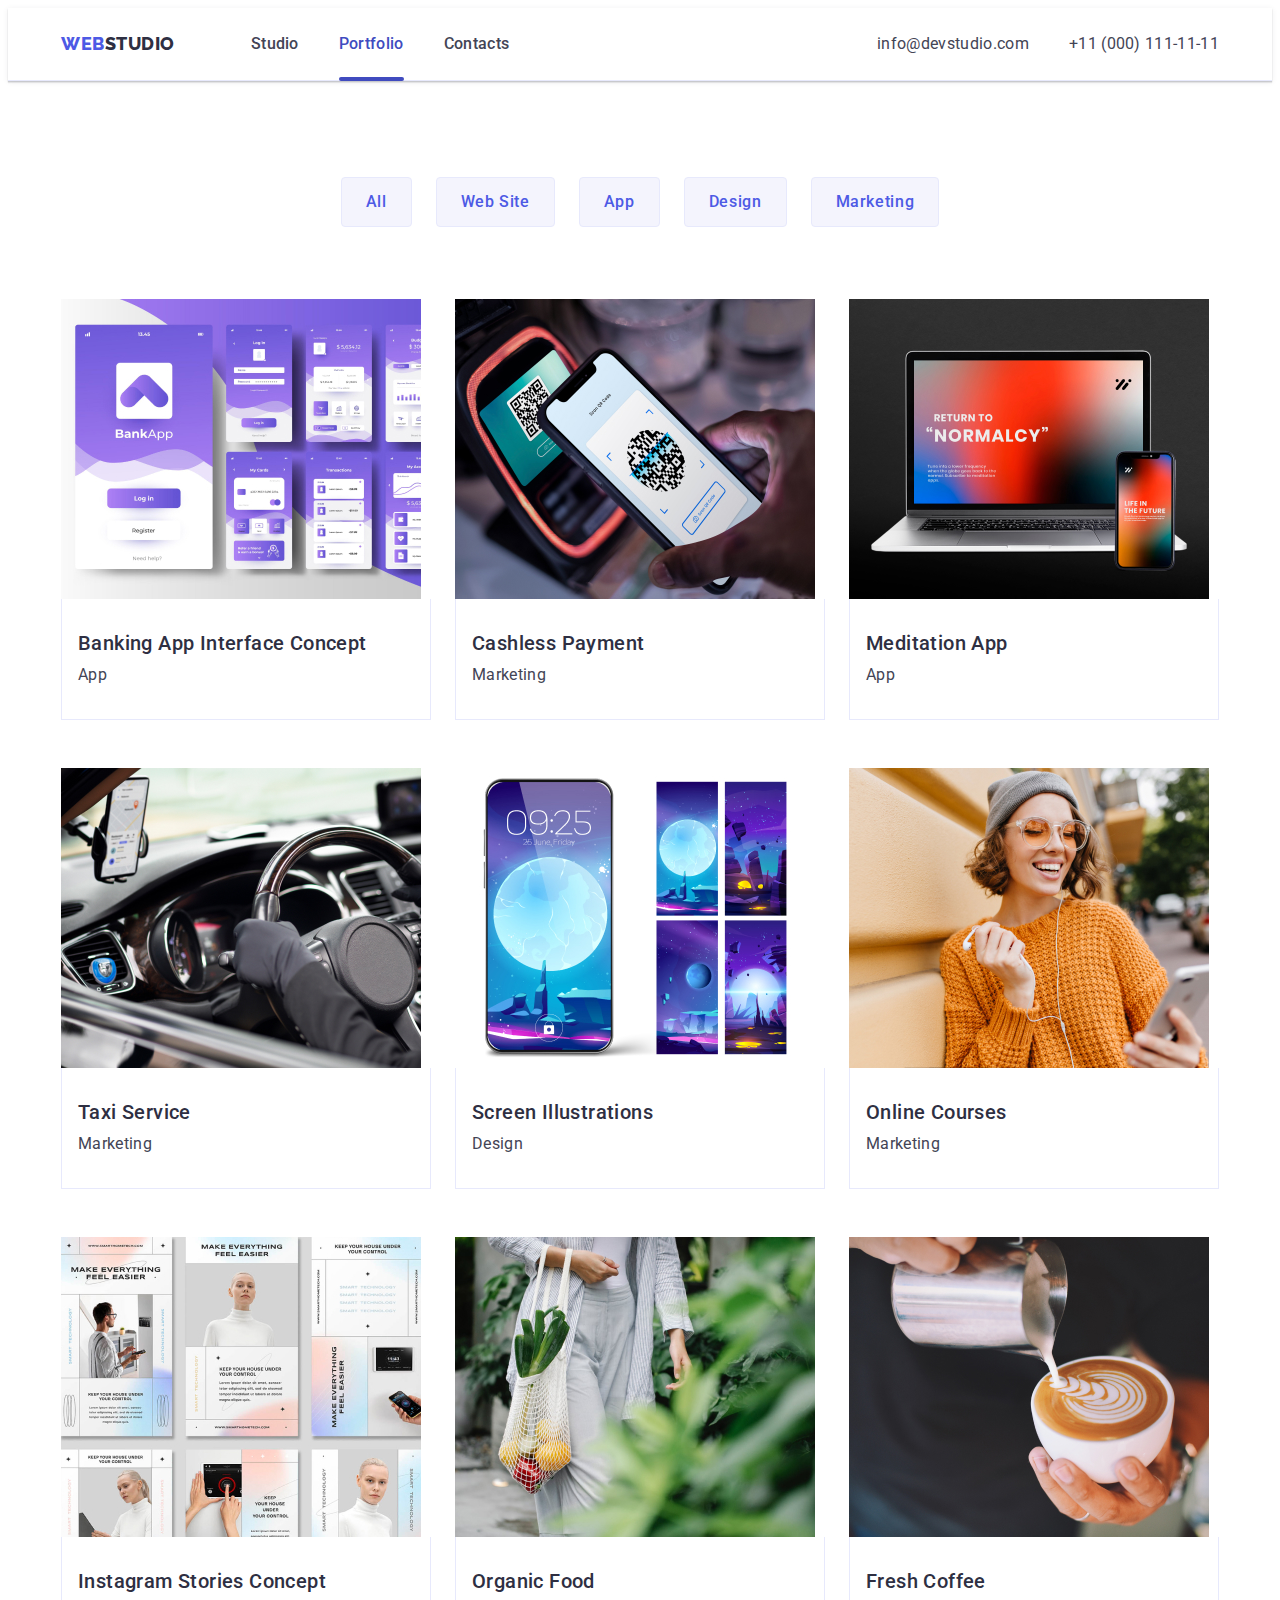
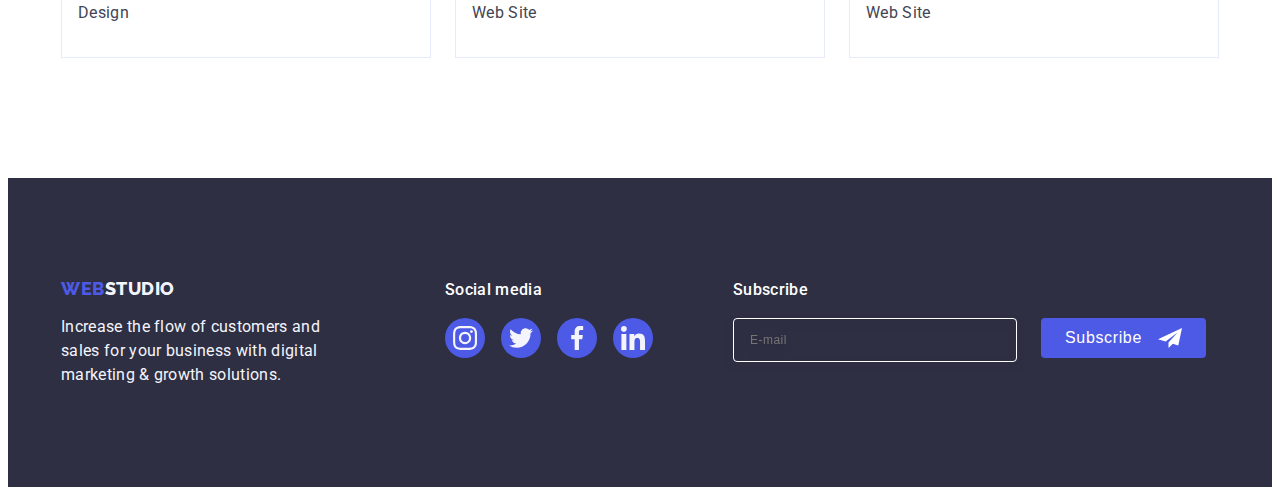
==== portfolio.html @ 68e82f8a "Initial commit" ====
<!DOCTYPE html>
<html lang="en">
<head>
    <meta charset="UTF-8">
    <meta http-equiv="X-UA-Compatible" content="IE=edge">
    <meta name="viewport" content="width=device-width, initial-scale=1.0">
    <title>Портфоліо</title>
    <link rel="preconnect" href="https://fonts.googleapis.com">
    <link rel="preconnect" href="https://fonts.gstatic.com" crossorigin>
    <link href="https://fonts.googleapis.com/css2?family=Raleway:wght@800&family=Roboto:wght@400;500;700;900&display=swap" rel="stylesheet">
    <link rel="stylesheet" href="https://cdnjs.cloudflare.com/ajax/libs/modern-normalize/2.0.0/modern-normalize.min.css" integrity="sha512-4xo8blKMVCiXpTaLzQSLSw3KFOVPWhm/TRtuPVc4WG6kUgjH6J03IBuG7JZPkcWMxJ5huwaBpOpnwYElP/m6wg==" crossorigin="anonymous" referrerpolicy="no-referrer" />
    <link rel="stylesheet" href="./css/styles.css">
</head>

    <header class = "header-header">
        <div class = "container header-container">
        <nav class = "listts">
            <a  class = "link-link link" href = "./index.html">Web<span class = "logo-color logo">Studio</span></a>
            <ul class = "listhed list">
                <li class = "list-header-link"><a class = "header-link link" href = "./index.html">Studio</a></li>
                <li class = "list-header-link"><a class = "header-link link current" href = "./portfolio.html">Portfolio</a></li>
                <li class = "list-header-link"><a class = "header-link link" href = "">Contacts</a></li>
            </ul>
            </nav>
        <address class = "header-adress adress">
            <ul class = "listad list">
                <li class = "contact-list"><a class = "header-adress-link link" href="mailto:info@devstudio.com">info@devstudio.com</a></li>
                <li class = "contact-list"><a class = "header-adress-link link" href="tel:+110001111111">+11 (000) 111-11-11</a></li>
            </ul>
        </address>
    </div>
        </header>

    <main>
        <section class = "porfolio-section">  
            <div class = "container">
            <h1 hidden class = "visually-hidden">portfol</h1>
                <ul class = "listtts list">
                    <li class = "btn">
                    <button class = "second-btn" type = "button" >All</button>
                </li>
                <li class = "btn">
                    <button class = "second-btn" type = "button" >Web Site</button>
                </li>
                <li class = "btn">
                    <button class = "second-btn" type = "button" >App</button>
                </li>
                <li class = "btn">
                    <button class = "second-btn" type = "button" >Design</button>
                </li>
                <li class = "btn">
                    <button class = "second-btn" type = "button" >Marketing</button>
                </li>
                </ul>
                
                <ul class ="listtsport list">
                    <li class = "section-link" >
                        <a class = "links" href="">
                            <div class = "content-cover-wrap">
                                <img src="./images/first.jpg" alt="interface" width="360"/>
                                <p class = "content-cover-text">14 Stylish and User-Friendly App Design Concepts · Task Manager App · Calorie Tracker App · Exotic Fruit Ecommerce App · Cloud Storage App</p>
                            </div>
                        <div class = "app-conttainer">
                        <h2 class = "links-textt">Banking App Interface Concept</h2>
                        <p class = "links-textt-text">App</p>
                    </div>
                    </a>
                    </li>
                    <li class = "section-link">
                        <a class = "links" href="">
                            <div class = "content-cover-wrap">
                                <img src="./images/second.jpg" alt="payment" width="360"/>
                                <p class = "content-cover-text">14 Stylish and User-Friendly App Design Concepts · Task Manager App · Calorie Tracker App · Exotic Fruit Ecommerce App · Cloud Storage App</p>
                    </div>
                        <div class = "app-conttainer">
                        <h2 class = "links-textt">Cashless Payment</h2>
                        <p class = "links-textt-text">Marketing</p>
                    </div>
                    </a>
                    </li>
                    <li class = "section-link">
                        <a class = "links" href="">
                            <div class = "content-cover-wrap">
                                <img src="./images/three.jpg" alt="meditation" width="360" />
                                <p class = "content-cover-text">14 Stylish and User-Friendly App Design Concepts · Task Manager App · Calorie Tracker App · Exotic Fruit Ecommerce App · Cloud Storage App</p>
                            </div>
                        <div class = "app-conttainer">
                        <h2 class = "links-textt">Meditation App</h2>
                        <p class = "links-textt-text">App</p>
                    </div>
                    </a>
                    </li>
                    <li class = "section-link">
                        <a class = "links" href="">
                            <div class = "content-cover-wrap">
                                <img src="./images/four.jpg" alt="taxi" width="360" />
                                <p class = "content-cover-text">14 Stylish and User-Friendly App Design Concepts · Task Manager App · Calorie Tracker App · Exotic Fruit Ecommerce App · Cloud Storage App</p>
                            </div>
                        <div class = "app-conttainer">
                        <h2 class = "links-textt">Taxi Service</h2>
                        <p class = "links-textt-text">Marketing</p>
                        </div>
                    </a>
                    </li>
                    <li class = "section-link">
                        <a class = "links" href="">
                            <div class = "content-cover-wrap">
                                <img src="./images/five.jpg" alt="screen" width="360"/>
                                <p class = "content-cover-text">14 Stylish and User-Friendly App Design Concepts · Task Manager App · Calorie Tracker App · Exotic Fruit Ecommerce App · Cloud Storage App</p>
                            </div>
                        <div class = "app-conttainer">
                        <h2 class = "links-textt">Screen Illustrations</h2>
                        <p class = "links-textt-text">Design</p>
                        </div>
                    </a>
                    </li>
                    <li class = "section-link">
                        <a class = "links" href="">
                            <div class = "content-cover-wrap">
                                <img src="./images/six.jpg" alt="courses" width="360"/>
                                <p class = "content-cover-text">14 Stylish and User-Friendly App Design Concepts · Task Manager App · Calorie Tracker App · Exotic Fruit Ecommerce App · Cloud Storage App</p>
                            </div>
                        <div class = "app-conttainer">
                        <h2 class = "links-textt">Online Courses</h2>
                        <p class = "links-textt-text">Marketing</p>
                        </div>
                    </a>
                    </li>
                    <li class = "section-link">
                        <a class = "links" href="">
                            <div class = "content-cover-wrap">
                                <img src="./images/seven.jpg" alt="sories" width="360"/>
                                <p class = "content-cover-text">14 Stylish and User-Friendly App Design Concepts · Task Manager App · Calorie Tracker App · Exotic Fruit Ecommerce App · Cloud Storage App</p>
                            </div>
                        <div class = "app-conttainer">
                        <h2 class = "links-textt">Instagram Stories Concept</h2>
                        <p class = "links-textt-text" >Design</p>
                        </div>
                    </a>
                    </li>
                    <li class = "section-link">
                        <a class = "links" href="">
                            <div class = "content-cover-wrap">
                                <img src="./images/eight.jpg" alt="website" width="360"/>
                                <p class = "content-cover-text">14 Stylish and User-Friendly App Design Concepts · Task Manager App · Calorie Tracker App · Exotic Fruit Ecommerce App · Cloud Storage App</p>
                            </div>
                        <div class = "app-conttainer">
                        <h2 class = "links-textt">Organic Food</h2>
                        <p class = "links-textt-text">Web Site</p>
                        </div>
                    </a>
                    </li>
                    <li class = "section-link">
                        <a class = "links" href="">
                            <div class = "content-cover-wrap">
                                <img src="./images/nine.jpg" alt="coffe" width="360"/>
                                <p class = "content-cover-text">14 Stylish and User-Friendly App Design Concepts · Task Manager App · Calorie Tracker App · Exotic Fruit Ecommerce App · Cloud Storage App</p>
                            </div>
                        <div class = "app-conttainer">
                        <h2 class = "links-textt">Fresh Coffee</h2>
                        <p class = "links-textt-text">Web Site</p>
                        </div>
                    </a>
                    </li>
                </ul>
                </div>
            </section>
    </main>

    <footer class = "end">
        <div class = "container all-footer">
        <div class = "footer-ap">
        <a class = "logoo-link link" href = "./index.html">Web<span class = "logo-color-two">Studio</span></a>
        <p class = "end-text">Increase the flow of customers and sales for your business with digital marketing & growth solutions.</p> 
        </div>
        <div class = "social-media-footer">
            <p class = "p-sociall-media">Social media</p>
            <ul class = "ul-social-media list">
                <li class = "li-social-media">
                    <a href = "" class = "footer-link link" target = "_blank" rel = "noopener noreferrer">
                        <svg class = "footer-social-icon" width="24" height="24">
                            <use href = "./images/icons.svg#icon-instagram"></use>
                        </svg> 
                    </a>
                </li>
                <li class = "li-social-media">
                    <a href = "" class = "footer-link link" target = "_blank" rel = "noopener noreferrer">
                        <svg class = "footer-social-icon" width="24" height="24">
                            <use href = "./images/icons.svg#icon-twitter"></use>
                        </svg> 
                    </a>
                </li>
                <li class = "li-social-media">
                    <a href = "" class = "footer-link link" target = "_blank" rel = "noopener noreferrer">
                        <svg class = "footer-social-icon" width="24" height="24">
                            <use href = "./images/icons.svg#icon-facebook"></use>
                        </svg> 
                    </a>
                </li>
                <li class = "li-social-media">
                    <a href = "" class = "footer-link link" target = "_blank" rel = "noopener noreferrer">
                        <svg class = "footer-social-icon" width="24" height="24">
                            <use href = "./images/icons.svg#icon-linkedin"></use>
                        </svg> 
                    </a>
                </li>
            </ul>
    </div>
    <div class="subscribe-container">
        <p class="subscribe-text">Subscribe</p>
        <form class="form-footer">
            <label class="form-footer-label">
                <input class="form-footer-input" type="email" name="email" placeholder="E-mail" />
            </label>
            <button type="submit" class="footer-button">Subscribe
                <svg class = "footer-svg" width="24" height="24">
                    <use href = "./images/icons.svg#icon-footer-svg"></use>
                </svg>
            </button>
            </form>
    </div>
    </div>
    </footer>

</body>
</html>
---- css/styles.css ----
:root {
    --accent-color: #E5E5E5;
    --main-color: #2E2F42;
    --text-color: #FFFFFF;
    --btn-color: #4D5AE5;
    --back-color: #E7E9FC;
    --end-color: #F4F4FD;
    --one-color: #434455;
}

/*body*/

body {
    font-family: "Roboto", sans-serif;
    color:  var(--one-color);
    background-color: var(--text-color);
}
.link-link {
    font-family: "Raleway", sans-serif;
    font-weight: 800;
    font-size: 18px;
    line-height: 1.17;
    letter-spacing: 0.03em;
    color: var(--btn-color);
    text-transform: uppercase;
    display: flex;
    margin-right: 76px;
}
.link {
    text-decoration: none;
}

.listhed{
    display: flex;
    gap: 40px;
}

.header-header {
    text-decoration: none;
    border-bottom: 1px solid #e7e9fc;
    box-shadow: 0px 2px 1px rgba(46, 47, 66, 0.08), 0px 1px 1px rgba(46, 47, 66, 0.16), 0px 1px 6px rgba(46, 47, 66, 0.08);
}

.list-header-link {
    text-decoration: none;   
}

.list-header-link:hover {
    color: #404bbf;
}

.list-header-link:focus {
    color: #404bbf;
}

.list{
    list-style: none;
}


/*logo*/

.logo-color {
    color: var(--main-color);
    text-decoration: none;
    letter-spacing: 0.03em;
    text-transform: uppercase;
}

/*adress*/

.header-adress-link {
    font-weight: 400;
    font-size: 16px;
    line-height: 1.5;
    letter-spacing: 0.02em;
    color: var(--one-color);
    font-style: normal;
    list-style: none;
    display: flex;
    transition: color 250ms cubic-bezier(0.4, 0, 0.2, 1);
    
}

.header-link:hover{
    color: #404bbf;
}

.header-link:focus{
    color: #404bbf;
}

.header-link {
    font-weight: 500;
    font-size: 16px;
    line-height: 1.5;
    letter-spacing: 0.02em;
    display: block;
    padding: 24px 0;
    position: relative;
    color: var(--one-color);
    transition: color 250ms cubic-bezier(0.4, 0, 0.2, 1);
    
}

.current {
    color: #404BBF;
}

.current::after {
    content: '';
    position: absolute;
    display: block;
    width: 100%;
    height: 4px;
    background: #404BBF;
    border-radius: 2px;
    left: 0;
    bottom: 0;

    transition: opacity 250ms cubic-bezier(0.4, 0, 0.2, 1);
    bottom: -1px;
    opacity: 1;

 }


.header-adress-link:hover {
    color: #404bbf;
    
}
.header-adress-link:focus {
    color: #404bbf;
    
}
.header-adress {
    display: flex;
    text-decoration:none;
    font-style: normal; 
    margin-left: auto; 
}
.listad {
    display: flex;
    gap: 40px;
}


/*Секція перша*/

.studio {
    background-color: var(--main-color);
    font-size: 56px;
    line-height: 1.07;
    text-align: center;
    letter-spacing: 0.02em;
    color: #FFFFFF;
    padding-top: 188px;
    padding-bottom: 188px;
    background-image: linear-gradient(rgba(46, 47, 66, 0.7), rgba(46, 47, 66, 0.7)), url(../images/people-office.jpg);
    max-width: 1440px;
    background-repeat: no-repeat;
    background-position: center;
    background-size: cover;
    margin-left: auto;
    margin-right: auto;
   
}

.firsth {
    font-style: normal;
    font-weight: 700;
    font-size: 56px;
    line-height: 1.07;
    text-align: center;
    letter-spacing: 0.02em; 
    margin-left: auto;
    margin-right: auto;
    max-width: 496px;
    justify-content: center;
    margin-bottom: 48px;
}

.studio .first-btn {
    background-color: var(--btn-color);
    font-family: inherit;
    cursor: pointer;
    font-weight: 500;
    font-size: 16px;
    line-height: 1.5;
    letter-spacing: 0.04em;
    color: var(--text-color);
    padding: 16px 32px;
    margin-top: 48px;
    display: block;
    min-width: 169px;
    height: 56px;
    border: none; 
    border-radius: 4px;
    margin: 0 auto;
    transition:  background-color 250ms cubic-bezier(0.4, 0, 0.2, 1);
}

.first-btn:hover {
    background-color: #404BBF;
}

.first-btn:focus {
    background-color: #404BBF;
}

/*Секція друга*/

.icon {
    display: flex;
    height: 112px;
    border-radius: 4px;
    background-color: #000000;
    align-items: center;
    justify-content: center;
    background-repeat: no-repeat;
    margin-bottom: 8px;
 }

.def {
    width: calc((100% - 72px) / 4);
}

.choose{
    background-color: var(--text-color);
    padding-top: 120px;
    padding-bottom: 120px;
}

.first-choose {
    font-weight: 500;
    font-size: 20px;
    line-height: 1.2;
    color: var(--main-color);
    letter-spacing: 0.02em;
    margin-bottom: 8px;
}

.second-choose {
    font-weight: 400;
    font-size: 16px;
    line-height: 1.5;
    color: #434455;
    letter-spacing: 0.02em;
}

.def-picture {
    display: flex;
    align-items: center;
    justify-content: center;
    height: 112px;
    background-color: #f4f4fd;
    border-radius: 4px;
    margin-bottom: 8px; 
}

/*Секція третя*/

.work {
    background-color: var(--text-color);
    
    padding-bottom: 120px;
}

.work .first-work {
    color: var(--main-color);
    font-weight: 700;
    font-size: 36px;
    line-height: 1.11;
    text-align: center;
    letter-spacing: 0.02em;
    text-transform: capitalize;
    margin-bottom: 72px;
}

/*Секція четверта*/

.team {
    background-color: var(--end-color);
    padding-top: 120px;
    padding-bottom: 120px;
}

.first-team {
    font-size: 36px;
    line-height: 1.11;
    text-align: center;
    letter-spacing: 0.02em;
    text-transform: capitalize;
    color: var(--main-color);
    margin-bottom: 72px;
    
}
.people-team-one {
    font-weight: 700;
    font-size: 36px;
    line-height: 1.1px;
    background-color: var(--text-color);
    text-align: center;
    text-align: center;
    width: calc((100% - 72px) / 4);
    border-radius: 0px 0px 4px 4px; 
    box-shadow: 0px 1px 6px rgba(46, 47, 66, 0.08), 0px 1px 1px rgba(46, 47, 66, 0.16), 0px 2px 1px rgba(46, 47, 66, 0.08);
    
}

.wrap-divv {
    padding: 32px 16px;
}

.second-team {
    font-weight: 500;
    font-size: 20px;
    line-height: 1.2;
    color: var(--main-color);
    letter-spacing: 0.02em;
    margin-bottom: 8px;
    text-align: center;
}

.team .third-team {
    font-weight: 400;
    font-size: 16px;
    line-height: 1.5;
    color: #434455;
    letter-spacing: 0.02em;
    text-align: center;
    margin-bottom: 8px;
}

.peoplee {
    padding-bottom: 32px;
    padding-left: 16px;
    padding-right: 16px;
    text-align: center;
    padding-top: 32px;
}

.team-social {
    display: flex;
    justify-content: center;
    gap: 24px;
}

.team-social-item {
    width: 40px;
    height: 40px;
}

.team-link {
    width: 100%;
    height: 100%;
    background-color: #4D5AE5;
    border-radius: 50%;
    display: flex;
    align-items: center;
    justify-content: center;
    transition: background-color 250ms cubic-bezier(0.4, 0, 0.2, 1);
}

.team-social-icon {
    fill: #F4F4FD;
}

.team-link:hover {
    background-color: #404bbf;
}

.team-link:focus {
    background-color: #404bbf;
}

/*Секція пята*/

.custumer {
    padding-top: 120px;
    padding-bottom: 120px;
}

.custumer-list {
    display: flex;
    gap: 24px;
}

.custumer-item {
    width: calc((100% - 120px) / 6);
    height: 88px;
}

.custumer-link {
    width: 100%;
    height: 100%;
    border-radius: 4px;
    display: flex;
    align-items: center;
    justify-content: center;
    border: 1px solid #8e8f99;
    color: #8e8f99;
    
    transition-property: color, border-color;
    transition-duration: 250ms;
    transition-timing-function: cubic-bezier(0.4, 0, 0.2, 1);
}

.custumer-icon {
    width: 104px;
    height: 56px;
    fill: currentColor;
}

.custumer-link:focus {
    border-color: #404bbf;
    color: #404bbf;
}

.custumer-link:hover {
    border-color: #404bbf;
    color: #404bbf;
}


.custumer-h {
    margin-bottom: 72px;
    text-align: center;
    letter-spacing: 0.02em;
    color: #2E2F42;
    font-weight: 700;
    font-size: 36px;
    line-height: 1.11;
}

/*Секція footer*/

.all-footer {
    display: flex;
    align-items: baseline;
}

.footer-ap {
    margin-right: 120px;
}

.end {
    background-color: var(--main-color);
    text-decoration: none;
    list-style: none;
    padding-top: 101.5px;
    padding-bottom: 100px;
    padding: 100px 0;
}
.end-text {
    font-style: normal;
    font-weight: 400;
    font-size: 16px;
    line-height: 1.5;
    letter-spacing: 0.02em;
    text-decoration: none;
    color:#F4F4FD;
    list-style: none;
    max-width: 264px;
}

.p-social-media {
    position: absolute;
    width: 96px;
    height: 24px;
    left: 540px;  
    color: var(--text-color);  
}

.li-social-media {
    width: 40px;
    height: 40px;
}

.footer-link {
    width: 100%;
    height: 100%;
    background-color: #4D5AE5;
    border-radius: 50%;
    display: flex;
    align-items: center;
    justify-content: center;
    color: #F4F4FD;
    transition: background-color 250ms cubic-bezier(0.4, 0, 0.2, 1);
}

.footer-link:hover {
    background-color: #31d0aa;
}

.footer-link:focus {
    background-color: #31d0aa;
}

.footer-social-icon {
    fill: currentColor;
}

.footer-social-icon:hover,
.footer-social-icon:focus {
    background-color: #31d0aa;

}

.ul-social-media {
    display: flex;
    gap: 16px;
    
}

.social-media-footer {
    width: 208px;
    box-sizing: border-box;
    display: block;

}

.p-sociall-media {
    margin-bottom: 16px;
    font-weight: 500;
    font-size: 16px;
    line-height: 1.5;
    letter-spacing: 0.02em;
    color: #FFFFFF;
    display: flex;
    align-items: center;
}

.form-footer {
    display: flex;
    gap: 24px;
}

.subscribe-container {
    margin-left: 80px;
}

.form-footer-input {
    border: 1px solid #FFFFFF;
    filter: drop-shadow(0px 4px 4px rgba(0, 0, 0, 0.15));
    border-radius: 4px;
    width: 264px;
    height: 40px;
    background-color: transparent;
    color: #ffffff;
    font-size: 12px;
    line-height: 1.5;
    letter-spacing: 0.04em;
    padding-left: 16px;

}
.subscribe-text {
    margin-bottom: 16px;
    font-weight: 500;
    font-size: 16px;
    line-height: 1.5;
    letter-spacing: 0.02em;
    color: #ffffff;
    display: flex;
    align-items: center;
}

.footer-svg {
    margin-left: 16px;
    width: 24px;
    height: 24px;
    fill: #FFFFFF;
}

.footer-button {
    min-width: 165px;
    height: 40px;
    display: flex;
    justify-content: center;
    align-items: center;
    font-size: 16px;
    line-height: 1.5;
    letter-spacing: 0.04em;
    color: #ffffff;
    cursor: pointer;
    border-radius: 4px;
    border: none;
    font-weight: 500;
    background-color: #4D5AE5;
}

.footer-button:focus {
    transition:  background-color 250ms cubic-bezier(0.4, 0, 0.2, 1);
    background-color: #31d0aa;

}

.footer-button:hover {
    transition:  background-color 250ms cubic-bezier(0.4, 0, 0.2, 1);
    background-color: #31d0aa;
}

::placeholder {
    font-size: 12px;
}

/* Вікно Modal*/

.contact-window{
    position: fixed;
    height: 100%;
    width: 100%;
    background-color: rgba(46, 47, 66, 0.4);
    top: 0;
    transition: opacity 250ms cubic-bezier(0.4, 0, 0.2, 1), visibility 250ms cubic-bezier(0.4, 0, 0.2, 1); 
    
}

.modal-window {
    position: absolute;
    top: 50%;
    left: 50%;
    transform: translate(-50%, -50%) scale(1);
    width: 408px;
    min-height: 584px;
    background-color:  #FCFCFC;
    border-radius: 4px;
    box-shadow: 0px 1px 1px rgba(0, 0, 0, 0.14), 0px 1px 3px rgba(0, 0, 0, 0.12), 0px 2px 1px rgba(0, 0, 0, 0.2);
    transition: transform 250ms cubic-bezier(0.4, 0, 0.2, 1);
    padding: 72px 24px 24px 24px;
}


.contact-window.is-hidden .modal-window {
    transform: translate(-50%, -50%) scale(0);

}

.modal-window-close {
    position: absolute;
    top: 24px;
    right: 24px;
    width: 24px;
    height: 24px;
    border-radius: 50%;
    display: flex;
    margin-left: auto;
    color: #FFFFFF;
    align-items: center;
    justify-content: center;

    background-color: #e7e9fc; 
    border: 1px solid rgba(0, 0, 0, 0.1);
    padding: 0; 
    cursor: pointer;
    transition: background-color 250ms cubic-bezier(0.4, 0, 0.2, 1), border 250ms cubic-bezier(0.4, 0, 0.2, 1); 
}

.modal-window-close:hover {
    fill: currentColor;
    background-color: #404bbf;
    border: none;
    transform: translateY(0%);
}

.modal-window-close:focus {
    background-color: #404bbf;
    border: none;
    fill: currentColor;
    transform: translateY(0%);
}

.is-hidden {
    opacity: 0;
    pointer-events: none;
    visibility: hidden;
}

.modal-window-close-icon {
    transition: fill 250ms cubic-bezier(0.4, 0, 0.2, 1);
}

.modal-window-title {
    font-size: 16px;
    text-align: center;
    font-weight: 500;
    color: #2E2F42;
    
    margin-bottom: 16px;
    line-height: 1.5; 
    letter-spacing: 0.02em; 
}

.modal-window-input {
    width: 360px;
    height: 40px;
    border: 1px solid rgba(46, 47, 66, 0.4);
    border-radius: 4px;
    padding-left: 30px;

    outline: transparent;
    background-color: transparent;
    padding-left: 38px;
    transition: border-color 250ms cubic-bezier(0.4, 0, 0.2, 1);
}

.modal-window-input:focus {
    transition-duration: 250ms;
    transition-timing-function: cubic-bezier(0.4, 0, 0.2, 1);
    border-color: #4D5AE5;
}

.modal-window-input:focus + .modal-window-svg {
    fill: #4D5AE5;
}

.modal-window-labeldiv {
    margin-bottom: 8px;
}

.modal-window-div {
    position: relative;

}

.modal-window-label {
    font-size: 12px;
    letter-spacing: 0.04em;
    color: #8E8F99;
    line-height: 1.17; 
    display: block; 
    margin-bottom: 4px; 
}

.modal-window-label span {
    display: block;
    margin-bottom: 4px;
}

.modal-window-svg {
    position: absolute;
    left: 8px;
    top: 50%;
    transform: translateY(-50%);
    left: 16px;
    transition: fill 250ms cubic-bezier(0.4, 0, 0.2, 1);

}

.modal-comment {
    width: 100%;
    height: 120px;
    border: none;
    border: 1px solid rgba(46, 47, 66, 0.4);
    border-radius: 4px;
    background-color: transparent;
    outline: transparent;
    resize: none;
    transition: border-color 250ms cubic-bezier(0.4, 0, 0.2, 1);
    padding: 8px 16px;
    font-size: 12px; 
    line-height: 1.17;
    letter-spacing: 0.04em;
    color: rgba(46, 47, 66, 0.4);
}

.modal-comment:focus {
    border-color: #4D5AE5;
}

.modal-window-button {

    background-color: #4D5AE5;
    min-width: 169px;
    height: 56px;
    font-family: inherit;
    font-weight: 500;
    font-size: 16px;
    line-height: 1.5;
    text-decoration: none;
    display: block;
    letter-spacing: 0.04em;
    
    box-shadow: 0px 4px 4px rgba(0, 0, 0, 0.15);
    border-radius: 4px;
    border: none;
    cursor: pointer;
    border-color: transparent;
    color: #ffffff;
    text-align: center;
    margin: 0 auto;
    transition: background-color 250ms cubic-bezier(0.4, 0, 0.2, 1);
}

.modal-accept-privacy-check {
    align-items: center;
    font-size: 12px;
    letter-spacing: 0.04em;
    color: #8E8F99;
    line-height: 1.17;
}

.modal-window-privacy:checked + .modal-accept-privacy-check span {
    background-color: #404BBF;
    border: 1px solid #404BBF;
    border-radius: 2px;
    fill: #F4F4FD;
    border: none;
}

.modal-check-span {
    width: 16px;
    height: 16px;
    border: 1px solid rgba(46, 47, 66, 0.4);
    border-radius: 2px;
    display: inline-flex;
    align-items: center;
    justify-content: center;
    margin-right: 8px;
    fill: transparent;
    transition: background-color 250ms cubic-bezier(0.4, 0, 0.2, 1), border 250ms cubic-bezier(0.4, 0, 0.2, 1), fill 250ms cubic-bezier(0.4, 0, 0.2, 1);
   
}

.link-check {
    text-decoration: revert;
    color: #4D5AE5;
    margin-left: 2px;
}

.modal-window-checkbox {
    margin-bottom: 24px;
}

.class-modal-window-labeldiv {
    margin-bottom: 16px;
}

/*portfolio*/

.porfolio-section {
    padding-top: 96px; 
    padding-bottom: 120px;
}

.listtts {
    display: flex;
    gap: 24px;
    justify-content: center;
    border-radius: 4px;
    margin-bottom: 72px;
}


.second-btn {
    color: var(--btn-color);
    background-color:#F4F4FD;
    font-weight: 500;
    font-size: 16px;
    line-height: 1.5;
    cursor: pointer;
    font-family: "Roboto", sans-serif;
    letter-spacing: 0.04em;
    padding: 12px 24px;
    border-radius: 4px;
    border: 1px solid var(--back-color);
    transition: color 250ms cubic-bezier(0.4, 0, 0.2, 1), background-color 250ms cubic-bezier(0.4, 0, 0.2, 1), border-color 250ms cubic-bezier(0.4, 0, 0.2, 1), box-shadow 250ms cubic-bezier(0.4, 0, 0.2, 1);
    
}

.second-btn:hover{
    background-color: #404BBF;
    color: var(--text-color);
    border: 1px solid transparent;
    cursor: pointer;
    box-shadow: 0px 3px 1px rgba(0, 0,0, 0.1), 0px 2px 1px rgba(0, 0, 0, 0.08), 0px 2px 2px rgba(0, 0, 0, 0.12);
}

.second-btn:focus{
    background-color:#404BBF; 
    color: var(--text-color);
    border: 1px solid transparent;
    cursor: pointer;
    box-shadow: 0px 3px 1px rgba(0, 0,0, 0.1), 0px 2px 1px rgba(0, 0, 0, 0.08), 0px 2px 2px rgba(0, 0, 0, 0.12);
} 


.logoo-link {
    font-family: "Raleway", sans-serif;
    font-weight: 800;
     font-size: 18px;
    line-height: 1.17;
    letter-spacing: 0.03em;
    color: var(--btn-color);
    text-decoration: none;
    text-transform: uppercase;
    display: inline-block; 
    margin-bottom: 16px;
    transition: 250ms cubic-bezier(0.4, 0, 0.2, 1); 
    }

.app-conttainer {
    padding: 32px 16px;
    border: 1px solid #e7e9fc;
    border-top: none; 
}

.links {
    display: block;
    text-decoration: none;
    transition: box-shadow 250ms cubic-bezier(0.4, 0, 0.2, 1);

}

.links:hover {
    box-shadow: 0px 1px 6px rgba(46, 47, 66, 0.08), 0px 1px 1px rgba(46, 47, 66, 0.16), 0px 2px 1px rgba(46, 47, 66, 0.08); 
    
}

.links:focus {
    box-shadow: 0px 1px 6px rgba(46, 47, 66, 0.08), 0px 1px 1px rgba(46, 47, 66, 0.16), 0px 2px 1px rgba(46, 47, 66, 0.08); 
    
}

.links:hover .content-cover-text,
.links:focus .content-cover-text {
    transform: translateY(0);  
}

    /*portfolio footer*/

.logo-link {
    font-family: "Raleway", sans-serif;
    font-weight: 800;
     font-size: 18px;
    line-height: 1.17;
    letter-spacing: 0.03em;
    color: var(--btn-color);
    text-transform: uppercase;
}

.logo-color-two {
    color: #f4f4fd;
    text-decoration: none;
    letter-spacing: 0.03em;
    text-transform: uppercase;
    list-style: none;
}

/*section 1 portfolio*/

.links-textt{ 
    font-weight: 500;
    font-size: 20px;
    line-height: 1.2;
    letter-spacing: 0.02em;
    color: #2e2f42;
    margin-bottom: 8px;
}

.links-textt-text{
    line-height: 1.5;
    letter-spacing: 0.02em;
    color: #434455;
}


.listtsport {
    display: flex;
    flex-wrap: wrap;
    gap: 24px;
    row-gap: 48px;
} 

.section-link {
    width: calc((100% - 48px) / 3);  
}


.content-cover-wrap {
    position: relative;
    overflow: hidden;

}

.content-cover-text {
    position: absolute;
    top: 0;
    height: 100%;
    font-style: normal;
    font-size: 16px;
    line-height: 1.5;
    letter-spacing: 0.02em;
    color: #F4F4FD;
    padding: 40px 32px;
    background-color: #4D5AE5;
    transform: translateY(100%);
    transition: transform 250ms cubic-bezier(0.4, 0, 0.2, 1);
}

p, h1, h2, h3, h4, h5, h6 {
    margin: 0;
}


ul, ol {
    margin: 0;
    padding: 0;
}

.container {
    width: 1158px;
    padding-left: 15px;
    padding-right: 15px;
    margin: 0 auto;
}

img {
    display: block;
}

.header-container{
    display: flex;
    align-items: center;
    padding: 0 15px;
}

.listts {
    display: flex;
    align-items: center;
}

.listchoose {
    display: flex;
    gap: 24px;
}

.listwork {
    display: flex;
    gap: 24px;
}

.listteam {
    display: flex;
    gap: 24px;
}

.visually-hidden {
    position: absolute;
    width: 1px;
    height: 1px;
    margin: -1px;
    border: 0;
    padding: 0;
    white-space: nowrap;
    clip-path: inset(100%);
    clip: rect(0 0 0 0);
    overflow: hidden;
}
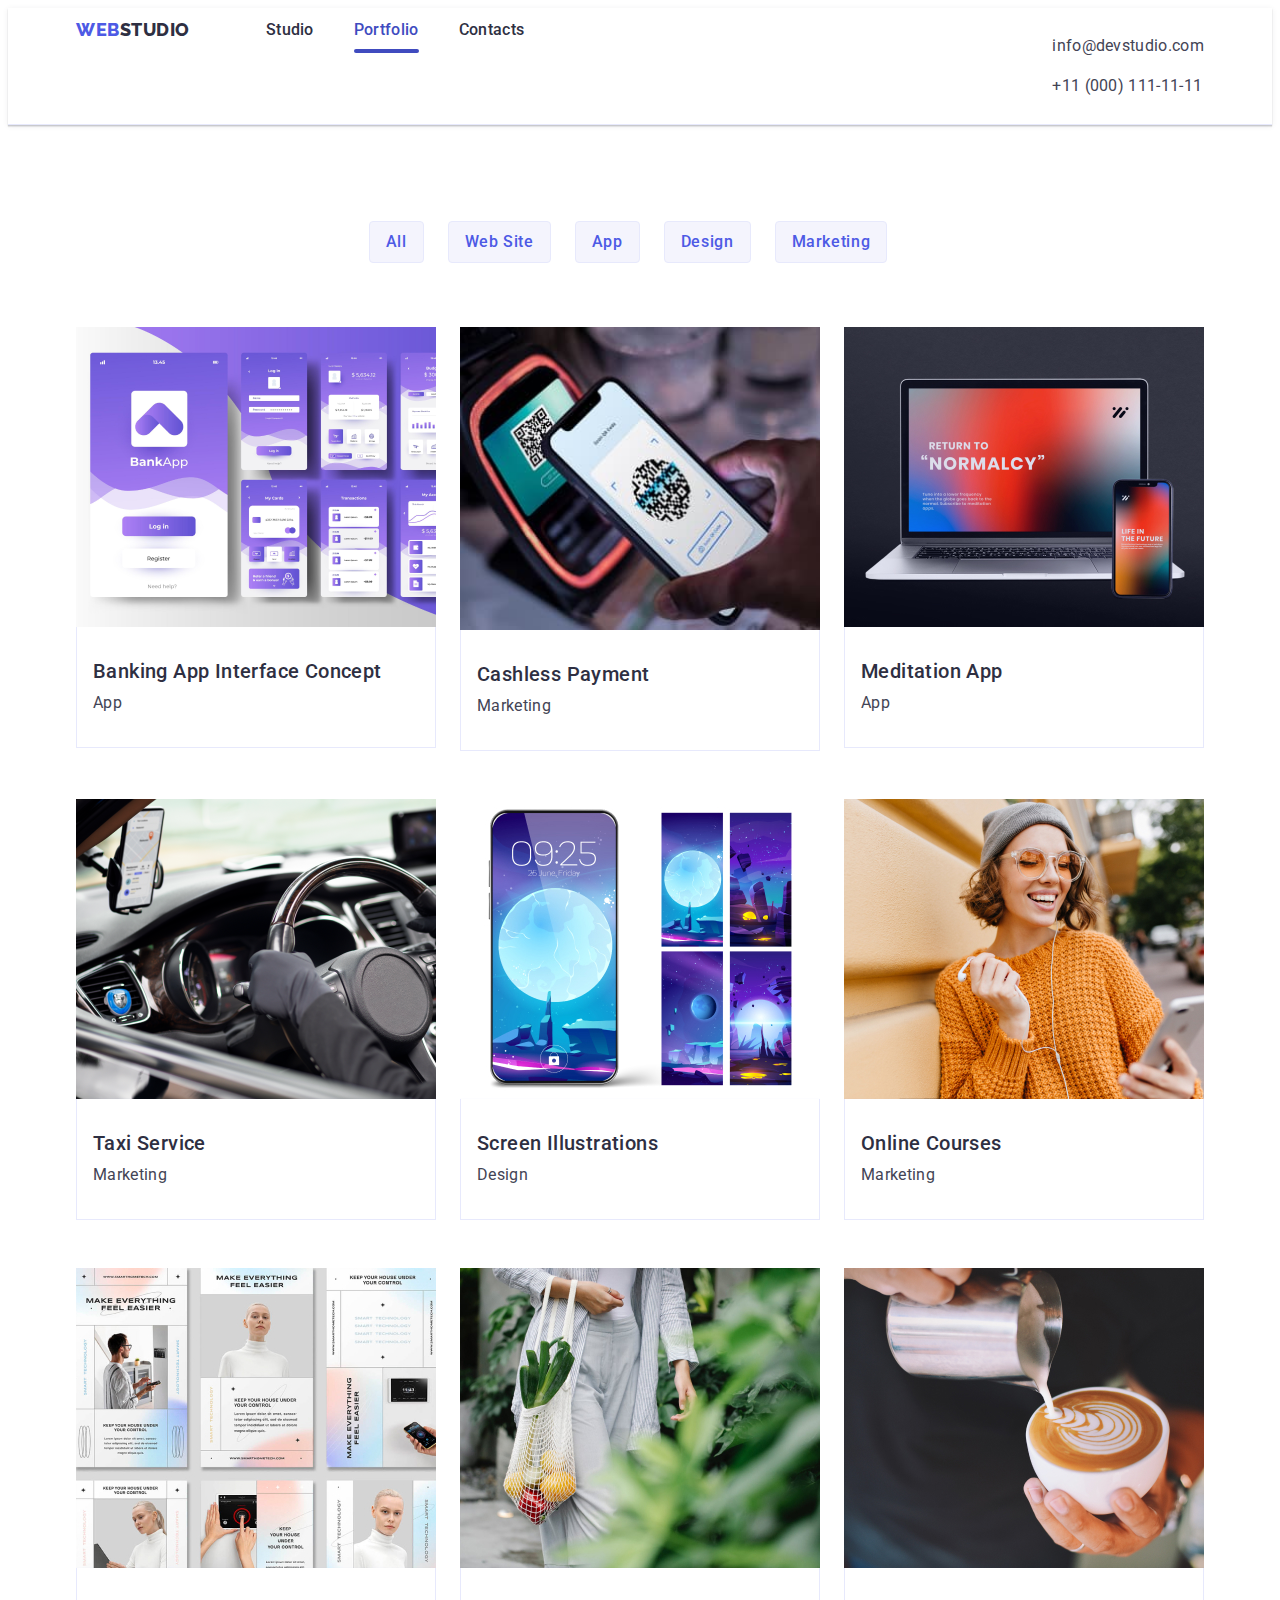
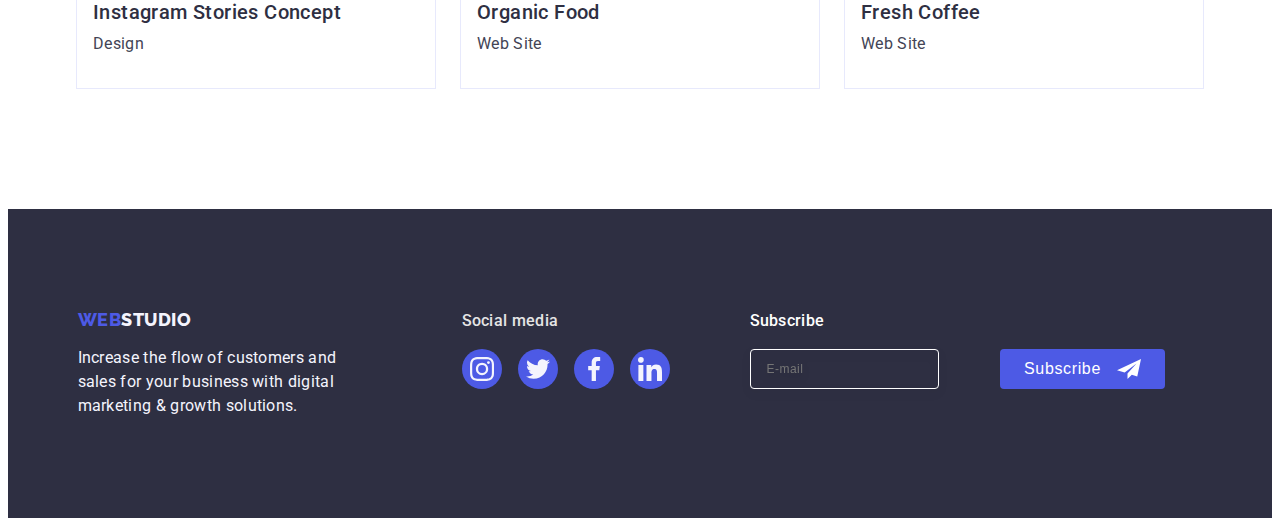
==== commit 1dc15b39: "my work" ====
--- a/portfolio.html
+++ b/portfolio.html
@@ -10,45 +10,124 @@
     <link href="https://fonts.googleapis.com/css2?family=Raleway:wght@800&family=Roboto:wght@400;500;700;900&display=swap" rel="stylesheet">
     <link rel="stylesheet" href="https://cdnjs.cloudflare.com/ajax/libs/modern-normalize/2.0.0/modern-normalize.min.css" integrity="sha512-4xo8blKMVCiXpTaLzQSLSw3KFOVPWhm/TRtuPVc4WG6kUgjH6J03IBuG7JZPkcWMxJ5huwaBpOpnwYElP/m6wg==" crossorigin="anonymous" referrerpolicy="no-referrer" />
     <link rel="stylesheet" href="./css/styles.css">
+    <link rel="stylesheet" href="./css/media.css">
+    <link rel="stylesheet" href="./css/portfolio-media.css">
+    
+
+
 </head>
 
-    <header class = "header-header">
-        <div class = "container header-container">
-        <nav class = "listts">
-            <a  class = "link-link link" href = "./index.html">Web<span class = "logo-color logo">Studio</span></a>
-            <ul class = "listhed list">
-                <li class = "list-header-link"><a class = "header-link link" href = "./index.html">Studio</a></li>
-                <li class = "list-header-link"><a class = "header-link link current" href = "./portfolio.html">Portfolio</a></li>
-                <li class = "list-header-link"><a class = "header-link link" href = "">Contacts</a></li>
-            </ul>
-            </nav>
-        <address class = "header-adress adress">
-            <ul class = "listad list">
-                <li class = "contact-list"><a class = "header-adress-link link" href="mailto:info@devstudio.com">info@devstudio.com</a></li>
-                <li class = "contact-list"><a class = "header-adress-link link" href="tel:+110001111111">+11 (000) 111-11-11</a></li>
-            </ul>
-        </address>
-    </div>
-        </header>
+        <header class = "page-header header-header">
+            <div class = "container header-container">
+            <nav class = "listts">
+                <a  class = "link-link link" href = "./index.html">Web<span class = "logo-color logo">Studio</span></a>
+                <ul class = "listhed list">
+                    <li class = "list-header-link"><a class = "header-link link" href = "./index.html">Studio</a></li>
+                    <li class = "list-header-link"><a class = "header-link link current" href = "./portfolio.html">Portfolio</a></li>
+                    <li class = "list-header-link"><a class = "header-link link" href = "">Contacts</a></li>
+                </ul>
+                </nav>
+            <address class = "header-adress link">
+                <ul class = "listad list">
+                    <li class = "contact-list"><a class = "header-adress-link link" href="mailto:info@devstudio.com">info@devstudio.com</a></li>
+                    <li class = "contact-list"><a class = "header-adress-link link" href="tel:+110001111111">+11 (000) 111-11-11</a></li>
+                </ul>
+            </address>
+    
+        
+            <button type="button" class="mob-menu-open" data-menu-open>
+                <svg width="32" height="22">
+                    <use href="./images/icons.svg#icon-charm_menu-hamburger-1"></use>
+                </svg>
+            </button>
+        </div>
+    
+        <div class="mob-menu is-hidden" data-menu>
+            <div>
+                <button type="button" class="menu-modal-close" data-menu-close>
+                    <svg class="mob-close-icon" width="8" height="8">
+                        <use href="./images/icons.svg#icon-close-mob"> </use>
+                    </svg>
+                </button>
+    
+                <nav class="mobil-menu-nav">
+                    <ul class="mob-menu-nav list">
+                        <li class="mob-menu-item">
+                            <a href="./index.html" class="mob-menu-link link">Studio</a>
+                        </li>
+                        <li class="mob-menu-item">
+                            <a href="./portfolio.html" class="mob-menu-link link active">Portfolio</a>
+                        </li>
+                        <li class="mob-menu-item">
+                            <a href="" class="mob-menu-link link">Contacts</a>
+                        </li>
+                    </ul>
+                </nav>
+            </div>
+    
+            <div>
+                <address class="mobil-menu-adress">
+                    <ul class="mob-menu-nav list">
+                        <li class="mob-menu-item">
+                            <a href="tel:+110001111111" class="mob-menu-tel-link link">+11 (000) 111-11-11</a>
+                        </li>
+                        <li class="mob-menu-item">
+                            <a href="mailto:info@devstudio.com" class="mob-menu-adress-link link">info@devstudio.com</a>
+                        </li>
+                    </ul>
+                </address>
+                <ul class="mob-soc-list list">
+                    <li class="mob-soc-item list">
+                        <a href="" class="link mob-soc-link" target="_blank" rel="noopener noreferrer">
+                            <svg class="mob-soc-icon" width="24" height="24">
+                                <use href="./images/icons.svg#icon-instagram"></use>
+                            </svg>
+                        </a>
+                    </li>
+                    <li class="mob-soc-item list">
+                        <a href="" class="link mob-soc-link" target="_blank" rel="noopener noreferrer">
+                            <svg class="mob-soc-icon" width="24" height="24">
+                                <use href="./images/icons.svg#icon-twitter"></use>
+                            </svg>
+                        </a>
+                    </li>
+                    <li class="mob-soc-item list">
+                        <a href="" class="link mob-soc-link" target="_blank" rel="noopener noreferrer">
+                            <svg class="mob-soc-icon" width="24" height="24">
+                                <use href="./images/icons.svg#icon-facebook"></use>
+                            </svg>
+                        </a>
+                    </li>
+                    <li class="mob-soc-item list">
+                        <a href="" class="link mob-soc-link" target="_blank" rel="noopener noreferrer">
+                            <svg class="mob-soc-icon" width="24" height="24">
+                                <use href="./images/icons.svg#icon-linkedin"></use>
+                            </svg>
+                        </a>
+                    </li>
+                </ul>
+            </div>
+        </div>
+            </header>
 
     <main>
         <section class = "porfolio-section">  
             <div class = "container">
             <h1 hidden class = "visually-hidden">portfol</h1>
                 <ul class = "listtts list">
-                    <li class = "btn">
+                    <li class = "btn-portfolio">
                     <button class = "second-btn" type = "button" >All</button>
                 </li>
-                <li class = "btn">
+                <li class = "btn-portfolio">
                     <button class = "second-btn" type = "button" >Web Site</button>
                 </li>
-                <li class = "btn">
+                <li class = "btn-portfolio">
                     <button class = "second-btn" type = "button" >App</button>
                 </li>
-                <li class = "btn">
+                <li class = "btn-portfolio">
                     <button class = "second-btn" type = "button" >Design</button>
                 </li>
-                <li class = "btn">
+                <li class = "btn-portfolio">
                     <button class = "second-btn" type = "button" >Marketing</button>
                 </li>
                 </ul>
@@ -57,7 +136,15 @@
                     <li class = "section-link" >
                         <a class = "links" href="">
                             <div class = "content-cover-wrap">
-                                <img src="./images/first.jpg" alt="interface" width="360"/>
+                                <picture>
+                                    <source media="(min-width: 1158px)"
+                                        srcset="./images/first-1x.png 1x, ./images/first-2x.png 2x">
+                                    <source media="(min-width: 768px)"
+                                        srcset="./images/first-table-1x.jpg 1x, ./images/first-table-2x.jpg 2x">
+                                    <source media="(max-width: 767px)"
+                                        srcset="./images/first-mob-1x.jpg 1x, ./images/first-mob-2x.jpg 2x">
+                                <img src="./images/first.jpg" alt="interface" width="360" class = "picture-portfolio"/>
+                                </picture>
                                 <p class = "content-cover-text">14 Stylish and User-Friendly App Design Concepts · Task Manager App · Calorie Tracker App · Exotic Fruit Ecommerce App · Cloud Storage App</p>
                             </div>
                         <div class = "app-conttainer">
@@ -69,7 +156,15 @@
                     <li class = "section-link">
                         <a class = "links" href="">
                             <div class = "content-cover-wrap">
-                                <img src="./images/second.jpg" alt="payment" width="360"/>
+                                <picture>
+                                    <source media="(min-width: 1158px)"
+                                        srcset="./images/second-1x.jpg 1x, ./images/second-2x.jpg 2x">
+                                    <source media="(min-width: 768px)"
+                                        srcset="./images/second-table-1x.jpg 1x, ./images/second-tale-2x.jpg 2x">
+                                    <source media="(max-width: 767px)"
+                                        srcset="./images/second-mob-1x.jpg 1x, ./images/second-mob-2x.jpg 2x">
+                                <img src="./images/second.jpg" alt="payment" width="360" class = "picture-portfolio"/>
+                                </picture>
                                 <p class = "content-cover-text">14 Stylish and User-Friendly App Design Concepts · Task Manager App · Calorie Tracker App · Exotic Fruit Ecommerce App · Cloud Storage App</p>
                     </div>
                         <div class = "app-conttainer">
@@ -81,7 +176,15 @@
                     <li class = "section-link">
                         <a class = "links" href="">
                             <div class = "content-cover-wrap">
-                                <img src="./images/three.jpg" alt="meditation" width="360" />
+                                <picture>
+                                    <source media="(min-width: 1158px)"
+                                        srcset="./images/three-1x.jpg 1x, ./images/three-2x.jpg 2x">
+                                    <source media="(min-width: 768px)"
+                                        srcset="./images/three-table-1x.jpg 1x, ./images/three-table-2x.jpg 2x">
+                                    <source media="(max-width: 767px)"
+                                        srcset="./images/three-mob-1x.jpg 1x, ./images/three-mob-2x.jpg 2x">
+                                <img src="./images/three.jpg" alt="meditation" width="360" class = "picture-portfolio" />
+                                </picture>
                                 <p class = "content-cover-text">14 Stylish and User-Friendly App Design Concepts · Task Manager App · Calorie Tracker App · Exotic Fruit Ecommerce App · Cloud Storage App</p>
                             </div>
                         <div class = "app-conttainer">
@@ -93,7 +196,15 @@
                     <li class = "section-link">
                         <a class = "links" href="">
                             <div class = "content-cover-wrap">
-                                <img src="./images/four.jpg" alt="taxi" width="360" />
+                                <picture>
+                                    <source media="(min-width: 1158px)"
+                                        srcset="./images/four-1x.png 1x, ./images/four-2x.png 2x">
+                                    <source media="(min-width: 768px)"
+                                        srcset="./images/four-table-1x.jpg 1x, ./images/four-table-2x.jpg 2x">
+                                    <source media="(max-width: 767px)"
+                                        srcset="./images/four-mob-1x.jpg 1x, ./images/four-mob-2x.jpg 2x">
+                                <img src="./images/four.jpg" alt="taxi" width="360" class = "picture-portfolio" />
+                                </picture>
                                 <p class = "content-cover-text">14 Stylish and User-Friendly App Design Concepts · Task Manager App · Calorie Tracker App · Exotic Fruit Ecommerce App · Cloud Storage App</p>
                             </div>
                         <div class = "app-conttainer">
@@ -105,7 +216,15 @@
                     <li class = "section-link">
                         <a class = "links" href="">
                             <div class = "content-cover-wrap">
-                                <img src="./images/five.jpg" alt="screen" width="360"/>
+                                <picture>
+                                    <source media="(min-width: 1158px)"
+                                        srcset="./images/five-1x.jpg 1x, ./images/five-2x.jpg 2x">
+                                    <source media="(min-width: 768px)"
+                                        srcset="./images/five-table-1x.jpg 1x, ./images/five-table-2x.jpg 2x">
+                                    <source media="(max-width: 767px)"
+                                        srcset="./images/five-mob-1x.jpg 1x, ./images/five-mob-2x.jpg 2x">
+                                <img src="./images/five.jpg" alt="screen" width="360" class = "picture-portfolio" />
+                                </picture>
                                 <p class = "content-cover-text">14 Stylish and User-Friendly App Design Concepts · Task Manager App · Calorie Tracker App · Exotic Fruit Ecommerce App · Cloud Storage App</p>
                             </div>
                         <div class = "app-conttainer">
@@ -117,7 +236,15 @@
                     <li class = "section-link">
                         <a class = "links" href="">
                             <div class = "content-cover-wrap">
-                                <img src="./images/six.jpg" alt="courses" width="360"/>
+                                <picture>
+                                    <source media="(min-width: 1158px)"
+                                        srcset="./images/six-1x.jpg 1x, ./images/six-2x.jpg 2x">
+                                    <source media="(min-width: 768px)"
+                                        srcset="./images/six-table-1x.jpg 1x, ./images/six-table-2x.jpg 2x">
+                                    <source media="(max-width: 767px)"
+                                        srcset="./images/six-mob-1x.jpg 1x, ./images/six-mob-2x.jpg 2x">
+                                <img src="./images/six.jpg" alt="courses" width="360" class = "picture-portfolio"/>
+                                </picture>
                                 <p class = "content-cover-text">14 Stylish and User-Friendly App Design Concepts · Task Manager App · Calorie Tracker App · Exotic Fruit Ecommerce App · Cloud Storage App</p>
                             </div>
                         <div class = "app-conttainer">
@@ -129,7 +256,15 @@
                     <li class = "section-link">
                         <a class = "links" href="">
                             <div class = "content-cover-wrap">
-                                <img src="./images/seven.jpg" alt="sories" width="360"/>
+                                <picture>
+                                    <source media="(min-width: 1158px)"
+                                        srcset="./images/seven-1x.jpg 1x, ./images/seven-2x.jpg 2x">
+                                    <source media="(min-width: 768px)"
+                                        srcset="./images/seven-table-1x.jpg 1x, ./images/seven-table-2x.jpg 2x">
+                                    <source media="(max-width: 767px)"
+                                        srcset="./images/seven-mob-1x.jpg 1x, ./images/seven-mob-2x.jpg 2x">
+                                <img src="./images/seven.jpg" alt="sories" width="360" class = "picture-portfolio" />
+                                </picture>
                                 <p class = "content-cover-text">14 Stylish and User-Friendly App Design Concepts · Task Manager App · Calorie Tracker App · Exotic Fruit Ecommerce App · Cloud Storage App</p>
                             </div>
                         <div class = "app-conttainer">
@@ -141,7 +276,15 @@
                     <li class = "section-link">
                         <a class = "links" href="">
                             <div class = "content-cover-wrap">
-                                <img src="./images/eight.jpg" alt="website" width="360"/>
+                                <picture>
+                                    <source media="(min-width: 1158px)"
+                                        srcset="./images/eight-1x.jpg 1x, ./images/eight-2x.jpg 2x">
+                                    <source media="(min-width: 768px)"
+                                        srcset="./images/eight-table-1x.jpg 1x, ./images/eight-table-2x.jpg 2x">
+                                    <source media="(max-width: 767px)"
+                                        srcset="./images/eight-mob-1x.jpg 1x, ./images/eight-mob-2x.jpg 2x">
+                                <img src="./images/eight.jpg" alt="website" width="360" class = "picture-portfolio" />
+                                </picture>
                                 <p class = "content-cover-text">14 Stylish and User-Friendly App Design Concepts · Task Manager App · Calorie Tracker App · Exotic Fruit Ecommerce App · Cloud Storage App</p>
                             </div>
                         <div class = "app-conttainer">
@@ -153,7 +296,15 @@
                     <li class = "section-link">
                         <a class = "links" href="">
                             <div class = "content-cover-wrap">
-                                <img src="./images/nine.jpg" alt="coffe" width="360"/>
+                                <picture>
+                                    <source media="(min-width: 1158px)"
+                                        srcset="./images/nine-1x.jpg 1x, ./images/nine-2x.jpg 2x">
+                                    <source media="(min-width: 768px)"
+                                        srcset="./images/nine-table-1x.jpg 1x, ./images/nine-table-2x.jpg 2x">
+                                    <source media="(max-width: 767px)"
+                                        srcset="./images/nine-mob-1x.jpg 1x, ./images/nine-mob-2x.jpg 2x">
+                                <img src="./images/nine.jpg" alt="coffe" width="360" class = "picture-portfolio" />
+                                </picture>
                                 <p class = "content-cover-text">14 Stylish and User-Friendly App Design Concepts · Task Manager App · Calorie Tracker App · Exotic Fruit Ecommerce App · Cloud Storage App</p>
                             </div>
                         <div class = "app-conttainer">
@@ -218,9 +369,12 @@
                 </svg>
             </button>
             </form>
+        </div>
     </div>
-    </div>
-    </footer>
+</footer>
+
+    <script src="./js/modal.js"></script>
+    <script src="./js/menu.js"></script>
 
 </body>
 </html>--- a/css/styles.css
+++ b/css/styles.css
@@ -6,6 +6,8 @@
     --back-color: #E7E9FC;
     --end-color: #F4F4FD;
     --one-color: #434455;
+    --last-color: #404bbf;
+    --custumer-color: #8e8f99;
 }
 
 /*body*/
@@ -15,6 +17,7 @@
     color:  var(--one-color);
     background-color: var(--text-color);
 }
+
 .link-link {
     font-family: "Raleway", sans-serif;
     font-weight: 800;
@@ -23,38 +26,83 @@
     letter-spacing: 0.03em;
     color: var(--btn-color);
     text-transform: uppercase;
-    display: flex;
     margin-right: 76px;
 }
 .link {
     text-decoration: none;
 }
 
-.listhed{
-    display: flex;
-    gap: 40px;
-}
+.listhed {
+    display: none;
+}
+
+* {
+    box-sizing: border-box;
+ }
 
 .header-header {
-    text-decoration: none;
     border-bottom: 1px solid #e7e9fc;
     box-shadow: 0px 2px 1px rgba(46, 47, 66, 0.08), 0px 1px 1px rgba(46, 47, 66, 0.16), 0px 1px 6px rgba(46, 47, 66, 0.08);
 }
 
-.list-header-link {
-    text-decoration: none;   
-}
-
-.list-header-link:hover {
-    color: #404bbf;
-}
-
-.list-header-link:focus {
-    color: #404bbf;
-}
-
-.list{
+.page-header {
+    padding-top: 24px;
+    padding-bottom: 22px;
+}
+
+.list {
     list-style: none;
+    display: flex;
+    margin: 0;
+    padding: 0;
+}
+
+.container {
+    max-width: 426px;
+    padding-left: 15px;
+    padding-right: 15px;
+    margin-left: auto;
+    margin-right: auto;
+}
+
+.header-container{
+    display: flex;
+    align-items: center;
+    justify-content: space-between;
+}
+
+h1, h2, h3, h4, h5, h6 {
+    margin: 0;
+}
+
+
+ul, li, p {
+    margin: 0;
+    padding: 0;
+}
+
+img {
+    display: block;
+}
+
+
+.listts {
+    display: flex;
+    align-items: center;
+}
+
+
+.visually-hidden {
+    position: absolute;
+    width: 1px;
+    height: 1px;
+    margin: -1px;
+    border: 0;
+    padding: 0;
+    white-space: nowrap;
+    clip-path: inset(100%);
+    clip: rect(0 0 0 0);
+    overflow: hidden;
 }
 
 
@@ -82,29 +130,33 @@
     
 }
 
+.header-adress {
+    display: none;
+}
+
 .header-link:hover{
-    color: #404bbf;
+    color: var(--last-color);
 }
 
 .header-link:focus{
-    color: #404bbf;
-}
-
-.header-link {
+    color: var(--last-color);
+}
+
+/*.header-link {
     font-weight: 500;
     font-size: 16px;
     line-height: 1.5;
     letter-spacing: 0.02em;
     display: block;
-    padding: 24px 0;
+    padding: 12px 0;
     position: relative;
     color: var(--one-color);
     transition: color 250ms cubic-bezier(0.4, 0, 0.2, 1);
     
-}
+}*/
 
 .current {
-    color: #404BBF;
+    color: var(--last-color);
 }
 
 .current::after {
@@ -113,7 +165,7 @@
     display: block;
     width: 100%;
     height: 4px;
-    background: #404BBF;
+    background: var(--last-color);
     border-radius: 2px;
     left: 0;
     bottom: 0;
@@ -126,18 +178,19 @@
 
 
 .header-adress-link:hover {
-    color: #404bbf;
+    color: var(--last-color);
     
 }
 .header-adress-link:focus {
-    color: #404bbf;
+    color: var(--last-color);
     
 }
 .header-adress {
-    display: flex;
+    /*display: flex;
     text-decoration:none;
     font-style: normal; 
-    margin-left: auto; 
+    margin-left: auto; */
+    display: none;
 }
 .listad {
     display: flex;
@@ -149,15 +202,11 @@
 
 .studio {
     background-color: var(--main-color);
-    font-size: 56px;
-    line-height: 1.07;
-    text-align: center;
-    letter-spacing: 0.02em;
-    color: #FFFFFF;
-    padding-top: 188px;
-    padding-bottom: 188px;
-    background-image: linear-gradient(rgba(46, 47, 66, 0.7), rgba(46, 47, 66, 0.7)), url(../images/people-office.jpg);
-    max-width: 1440px;
+    padding-top: 112px;
+    padding-bottom: 112px;
+    background-image: linear-gradient(rgba(46, 47, 66, 0.7), rgba(46, 47, 66, 0.7)), url(../images/people-office-mob-1x.png);
+    max-width: 428px;
+    max-height: 432px;
     background-repeat: no-repeat;
     background-position: center;
     background-size: cover;
@@ -166,18 +215,53 @@
    
 }
 
+@media (max-width: 426px) and (min-device-pixel-ratio: 2),
+(min-resolution: 192dpi),
+(min-resolution: 2dppx) {
+   .studio {
+      background-image: linear-gradient(rgba(46, 47, 66, 0.7), rgba(46, 47, 66, 0.7)),
+         url(../images/people-office-mob-2x.png);
+      max-width: 428px;
+   }
+}
+
+@media (min-width:427px) {
+   .studio {
+      background-image: linear-gradient(rgba(46, 47, 66, 0.7), rgba(46, 47, 66, 0.7)),
+         url(../images/people-office-table-1x.png);
+      max-width: 768px;
+   }
+}
+
+@media (min-width: 427px) and (min-device-pixel-ratio: 2),
+(min-resolution: 192dpi),
+(min-resolution: 2dppx) {
+   .studio {
+      background-image: linear-gradient(rgba(46, 47, 66, 0.7), rgba(46, 47, 66, 0.7)),
+         url(../images/people-office-table-2x.png);
+      max-width: 768px;
+   }
+}
+
+.container-studio {
+    display: flex;
+    flex-direction: column;
+    align-items: center;
+}
+
 .firsth {
     font-style: normal;
     font-weight: 700;
-    font-size: 56px;
-    line-height: 1.07;
+    font-size: 36px;
+    line-height: 1.11;
     text-align: center;
     letter-spacing: 0.02em; 
     margin-left: auto;
     margin-right: auto;
-    max-width: 496px;
-    justify-content: center;
-    margin-bottom: 48px;
+    max-width: 320px;
+    justify-content: center;
+    margin-bottom: 72px;
+    color: var(--text-color);
 }
 
 .studio .first-btn {
@@ -189,23 +273,21 @@
     line-height: 1.5;
     letter-spacing: 0.04em;
     color: var(--text-color);
-    padding: 16px 32px;
     margin-top: 48px;
     display: block;
     min-width: 169px;
     height: 56px;
     border: none; 
     border-radius: 4px;
-    margin: 0 auto;
-    transition:  background-color 250ms cubic-bezier(0.4, 0, 0.2, 1);
+    transition: background-color 250ms cubic-bezier(0.4, 0, 0.2, 1);
 }
 
 .first-btn:hover {
-    background-color: #404BBF;
+    background-color: var(--last-color);
 }
 
 .first-btn:focus {
-    background-color: #404BBF;
+    background-color: var(--last-color);
 }
 
 /*Секція друга*/
@@ -222,48 +304,55 @@
  }
 
 .def {
-    width: calc((100% - 72px) / 4);
+    width: 100%;
+    max-width: 396px;
 }
 
 .choose{
-    background-color: var(--text-color);
-    padding-top: 120px;
-    padding-bottom: 120px;
+    /*background-color: var(--text-color);*/
+    padding: 96px 0;
+}
+
+.listchoose {
+    display: flex;
+    gap: 72px;
+    flex-wrap: wrap;
+}
+
+.container-choose {
+    display: flex;
+    flex-direction: column;
+    justify-content: center;
+    align-items: center; 
 }
 
 .first-choose {
+    font-weight: 700;
+    font-size: 36px;
+    line-height: 1.11;
+    color: var(--main-color);
+    letter-spacing: 0.02em;
+    margin-bottom: 8px;
+    text-align: center;
+}
+
+.second-choose {
     font-weight: 500;
-    font-size: 20px;
-    line-height: 1.2;
-    color: var(--main-color);
-    letter-spacing: 0.02em;
-    margin-bottom: 8px;
-}
-
-.second-choose {
-    font-weight: 400;
     font-size: 16px;
     line-height: 1.5;
-    color: #434455;
+    color: var(--one-color);
     letter-spacing: 0.02em;
 }
 
 .def-picture {
-    display: flex;
-    align-items: center;
-    justify-content: center;
-    height: 112px;
-    background-color: #f4f4fd;
-    border-radius: 4px;
-    margin-bottom: 8px; 
+    display: none;
+
 }
 
 /*Секція третя*/
 
 .work {
-    background-color: var(--text-color);
-    
-    padding-bottom: 120px;
+    display: none;
 }
 
 .work .first-work {
@@ -277,73 +366,101 @@
     margin-bottom: 72px;
 }
 
+.section-title {
+    margin-top: 0;
+    margin-bottom: 72px;
+}
+
+.container-work {
+    display: block;
+}
+
+.listwork {
+    gap: 24px;
+}
+
+.def-two {
+    display: block;
+    width: calc((100% - 48px) / 3);
+}
+
+.image-item {
+    display: block;
+    width: 100%;
+    height: auto;
+}
 /*Секція четверта*/
 
 .team {
     background-color: var(--end-color);
-    padding-top: 120px;
-    padding-bottom: 120px;
+    padding: 96px 0;
 }
 
 .first-team {
-    font-size: 36px;
-    line-height: 1.11;
+    margin-bottom: 72px;
     text-align: center;
-    letter-spacing: 0.02em;
-    text-transform: capitalize;
-    color: var(--main-color);
+    size: 36px;
+}
+
+.listteam {
+    text-align: center;
+    flex-direction: column;
+    justify-content: center;
+    align-items: center;
+} 
+
+.people-team-one:not(:last-child) {
     margin-bottom: 72px;
-    
-}
+ }
+ 
 .people-team-one {
-    font-weight: 700;
-    font-size: 36px;
-    line-height: 1.1px;
     background-color: var(--text-color);
-    text-align: center;
-    text-align: center;
-    width: calc((100% - 72px) / 4);
+   
+    display: block;
+    flex-direction: column;
+    flex-shrink: 0;
     border-radius: 0px 0px 4px 4px; 
     box-shadow: 0px 1px 6px rgba(46, 47, 66, 0.08), 0px 1px 1px rgba(46, 47, 66, 0.16), 0px 2px 1px rgba(46, 47, 66, 0.08);
     
 }
 
-.wrap-divv {
-    padding: 32px 16px;
+.peoplee {
+    display: flex;
+    flex-direction: column;
+    justify-content: center;
+    padding-top: 32px;
+    padding-bottom: 32px;
 }
 
 .second-team {
+    margin-bottom: 8px;
     font-weight: 500;
     font-size: 20px;
     line-height: 1.2;
     color: var(--main-color);
     letter-spacing: 0.02em;
-    margin-bottom: 8px;
+    
     text-align: center;
 }
 
-.team .third-team {
-    font-weight: 400;
+/*.wrap-divv {
+    padding: 32px 16px;
+}*/
+
+.third-team {
     font-size: 16px;
     line-height: 1.5;
-    color: #434455;
+    color: var(--one-color);
     letter-spacing: 0.02em;
     text-align: center;
     margin-bottom: 8px;
 }
 
-.peoplee {
-    padding-bottom: 32px;
-    padding-left: 16px;
-    padding-right: 16px;
-    text-align: center;
-    padding-top: 32px;
-}
-
 .team-social {
     display: flex;
     justify-content: center;
     gap: 24px;
+    align-items: center;
 }
 
 .team-social-item {
@@ -354,41 +471,38 @@
 .team-link {
     width: 100%;
     height: 100%;
-    background-color: #4D5AE5;
+    background-color: var(--btn-color);
     border-radius: 50%;
     display: flex;
     align-items: center;
     justify-content: center;
+    color: var(--btn-color);
     transition: background-color 250ms cubic-bezier(0.4, 0, 0.2, 1);
 }
 
 .team-social-icon {
-    fill: #F4F4FD;
-}
-
-.team-link:hover {
-    background-color: #404bbf;
-}
-
-.team-link:focus {
-    background-color: #404bbf;
-}
+    fill: var(--end-color);
+}
+
 
 /*Секція пята*/
 
 .custumer {
-    padding-top: 120px;
-    padding-bottom: 120px;
+    padding-top: 96px;
+    padding-bottom: 96px;
 }
 
 .custumer-list {
     display: flex;
-    gap: 24px;
+    flex-wrap: wrap;
+    row-gap: 72px;
+    column-gap: 16px;
 }
 
 .custumer-item {
-    width: calc((100% - 120px) / 6);
+    width: calc((100% - 16px) / 2);
     height: 88px;
+    max-width: 190px;
 }
 
 .custumer-link {
@@ -398,8 +512,8 @@
     display: flex;
     align-items: center;
     justify-content: center;
-    border: 1px solid #8e8f99;
-    color: #8e8f99;
+    border: 1px solid var(--custumer-color);
+    color: var(--custumer-color);
     
     transition-property: color, border-color;
     transition-duration: 250ms;
@@ -413,13 +527,13 @@
 }
 
 .custumer-link:focus {
-    border-color: #404bbf;
-    color: #404bbf;
+    border-color: var(--last-color);
+    color: var(--last-color);
 }
 
 .custumer-link:hover {
-    border-color: #404bbf;
-    color: #404bbf;
+    border-color: var(--last-color);
+    color: var(--last-color);
 }
 
 
@@ -427,7 +541,7 @@
     margin-bottom: 72px;
     text-align: center;
     letter-spacing: 0.02em;
-    color: #2E2F42;
+    color: var(--main-color);
     font-weight: 700;
     font-size: 36px;
     line-height: 1.11;
@@ -437,31 +551,33 @@
 
 .all-footer {
     display: flex;
-    align-items: baseline;
+    flex-wrap: wrap;
+    justify-content: center;
 }
 
 .footer-ap {
-    margin-right: 120px;
+    width: 268px;
+    margin-bottom: 72px;
 }
 
 .end {
     background-color: var(--main-color);
-    text-decoration: none;
+    /*text-decoration: none;
     list-style: none;
     padding-top: 101.5px;
-    padding-bottom: 100px;
+    padding-bottom: 100px;*/
     padding: 100px 0;
 }
+
 .end-text {
-    font-style: normal;
-    font-weight: 400;
+    
     font-size: 16px;
     line-height: 1.5;
     letter-spacing: 0.02em;
-    text-decoration: none;
-    color:#F4F4FD;
-    list-style: none;
-    max-width: 264px;
+    
+    color: var(--end-color);
+   
+    width: 264px;
 }
 
 .p-social-media {
@@ -480,7 +596,7 @@
 .footer-link {
     width: 100%;
     height: 100%;
-    background-color: #4D5AE5;
+    background-color: var(--btn-color);
     border-radius: 50%;
     display: flex;
     align-items: center;
@@ -510,13 +626,13 @@
 .ul-social-media {
     display: flex;
     gap: 16px;
+    align-items: center;
     
 }
 
 .social-media-footer {
     width: 208px;
-    box-sizing: border-box;
-    display: block;
+    margin-bottom: 72px;
 
 }
 
@@ -526,8 +642,7 @@
     font-size: 16px;
     line-height: 1.5;
     letter-spacing: 0.02em;
-    color: #FFFFFF;
-    display: flex;
+    color: var(--accent-color);
     align-items: center;
 }
 
@@ -537,21 +652,22 @@
 }
 
 .subscribe-container {
-    margin-left: 80px;
+    width: 398px;
 }
 
 .form-footer-input {
-    border: 1px solid #FFFFFF;
+    border: 1px solid var(--text-color);
     filter: drop-shadow(0px 4px 4px rgba(0, 0, 0, 0.15));
     border-radius: 4px;
-    width: 264px;
+    width: 100%;
     height: 40px;
     background-color: transparent;
-    color: #ffffff;
+    color: var(--text-color);
     font-size: 12px;
     line-height: 1.5;
     letter-spacing: 0.04em;
-    padding-left: 16px;
+    padding: 8px 16px;
+    margin-bottom: 16px;
 
 }
 .subscribe-text {
@@ -560,8 +676,7 @@
     font-size: 16px;
     line-height: 1.5;
     letter-spacing: 0.02em;
-    color: #ffffff;
-    display: flex;
+    color: var(--text-color);
     align-items: center;
 }
 
@@ -569,7 +684,7 @@
     margin-left: 16px;
     width: 24px;
     height: 24px;
-    fill: #FFFFFF;
+    fill: var(--text-color);
 }
 
 .footer-button {
@@ -581,12 +696,15 @@
     font-size: 16px;
     line-height: 1.5;
     letter-spacing: 0.04em;
-    color: #ffffff;
+    color: var(--text-color);
     cursor: pointer;
     border-radius: 4px;
     border: none;
     font-weight: 500;
-    background-color: #4D5AE5;
+    background-color: var(--btn-color);
+    margin-right: auto;
+    margin-left: auto;
+    padding: 16px 24px;
 }
 
 .footer-button:focus {
@@ -623,7 +741,7 @@
     transform: translate(-50%, -50%) scale(1);
     width: 408px;
     min-height: 584px;
-    background-color:  #FCFCFC;
+    background-color:  var(--accent-color);
     border-radius: 4px;
     box-shadow: 0px 1px 1px rgba(0, 0, 0, 0.14), 0px 1px 3px rgba(0, 0, 0, 0.12), 0px 2px 1px rgba(0, 0, 0, 0.2);
     transition: transform 250ms cubic-bezier(0.4, 0, 0.2, 1);
@@ -645,7 +763,7 @@
     border-radius: 50%;
     display: flex;
     margin-left: auto;
-    color: #FFFFFF;
+    color: var(--text-color);
     align-items: center;
     justify-content: center;
 
@@ -658,13 +776,13 @@
 
 .modal-window-close:hover {
     fill: currentColor;
-    background-color: #404bbf;
+    background-color: var(--last-color);
     border: none;
     transform: translateY(0%);
 }
 
 .modal-window-close:focus {
-    background-color: #404bbf;
+    background-color: var(--last-color);
     border: none;
     fill: currentColor;
     transform: translateY(0%);
@@ -707,11 +825,11 @@
 .modal-window-input:focus {
     transition-duration: 250ms;
     transition-timing-function: cubic-bezier(0.4, 0, 0.2, 1);
-    border-color: #4D5AE5;
+    border-color: var(--btn-color);
 }
 
 .modal-window-input:focus + .modal-window-svg {
-    fill: #4D5AE5;
+    fill: var(--btn-color);
 }
 
 .modal-window-labeldiv {
@@ -765,12 +883,12 @@
 }
 
 .modal-comment:focus {
-    border-color: #4D5AE5;
+    border-color: var(--btn-color);
 }
 
 .modal-window-button {
 
-    background-color: #4D5AE5;
+    background-color: var(--btn-color);
     min-width: 169px;
     height: 56px;
     font-family: inherit;
@@ -801,8 +919,8 @@
 }
 
 .modal-window-privacy:checked + .modal-accept-privacy-check span {
-    background-color: #404BBF;
-    border: 1px solid #404BBF;
+    background-color: var(--last-color);
+    border: 1px solid var(--last-color);
     border-radius: 2px;
     fill: #F4F4FD;
     border: none;
@@ -839,16 +957,19 @@
 /*portfolio*/
 
 .porfolio-section {
-    padding-top: 96px; 
-    padding-bottom: 120px;
+    padding-top: 48px; 
+    padding-bottom: 48px;
 }
 
 .listtts {
-    display: flex;
-    gap: 24px;
-    justify-content: center;
+    row-gap: 16px;
+    flex-wrap: wrap;
     border-radius: 4px;
-    margin-bottom: 72px;
+    margin-bottom: 48px;
+}
+
+.btn-portfolio {
+    margin-right: 24px;
 }
 
 
@@ -861,11 +982,11 @@
     cursor: pointer;
     font-family: "Roboto", sans-serif;
     letter-spacing: 0.04em;
-    padding: 12px 24px;
+    padding: 8px 16px;
     border-radius: 4px;
     border: 1px solid var(--back-color);
     transition: color 250ms cubic-bezier(0.4, 0, 0.2, 1), background-color 250ms cubic-bezier(0.4, 0, 0.2, 1), border-color 250ms cubic-bezier(0.4, 0, 0.2, 1), box-shadow 250ms cubic-bezier(0.4, 0, 0.2, 1);
-    
+    display: block;
 }
 
 .second-btn:hover{
@@ -927,6 +1048,12 @@
     transform: translateY(0);  
 }
 
+.picture-portfolio {
+    display: block;
+    width: 100%;
+    height: auto;
+}
+
     /*portfolio footer*/
 
 .logo-link {
@@ -962,19 +1089,18 @@
     line-height: 1.5;
     letter-spacing: 0.02em;
     color: #434455;
+    
 }
 
 
 .listtsport {
-    display: flex;
     flex-wrap: wrap;
-    gap: 24px;
     row-gap: 48px;
 } 
 
-.section-link {
+/*.section-link {
     width: calc((100% - 48px) / 3);  
-}
+}*/
 
 
 .content-cover-wrap {
@@ -998,62 +1124,134 @@
     transition: transform 250ms cubic-bezier(0.4, 0, 0.2, 1);
 }
 
-p, h1, h2, h3, h4, h5, h6 {
-    margin: 0;
-}
-
-
-ul, ol {
-    margin: 0;
+/*mob-menu*/
+
+.mob-menu-open {
+    border: none;
+    background-color: transparent;
+ 
     padding: 0;
-}
-
-.container {
-    width: 1158px;
-    padding-left: 15px;
-    padding-right: 15px;
-    margin: 0 auto;
-}
-
-img {
-    display: block;
-}
-
-.header-container{
-    display: flex;
-    align-items: center;
-    padding: 0 15px;
-}
-
-.listts {
-    display: flex;
-    align-items: center;
-}
-
-.listchoose {
-    display: flex;
-    gap: 24px;
-}
-
-.listwork {
-    display: flex;
-    gap: 24px;
-}
-
-.listteam {
-    display: flex;
-    gap: 24px;
-}
-
-.visually-hidden {
-    position: absolute;
-    width: 1px;
-    height: 1px;
-    margin: -1px;
-    border: 0;
+    stroke: var(--text-color);
+    transition: background-color 250ms cubic-bezier(0.4, 0, 0.2, 1), border 250ms cubic-bezier(0.4, 0, 0.2, 1);
+    line-height: 0;
+ }
+ 
+ .page-adress {
+    display: none;
+ }
+ 
+ .mob-menu {
+    position: fixed;
+    top: 0;
+    z-index: 100;
+    width: 100vw;
+    height: 100vh;
+    background-color: #ffffff;
+    box-shadow: 0px 2px 1px rgba(46, 47, 66, 0.08), 0px 1px 1px rgba(46, 47, 66, 0.16), 0px 1px 6px rgba(46, 47, 66, 0.08);
+    padding: 24px 24px 40px 40px;
+    display: flex;
+    flex-direction: column;
+    justify-content: space-between;
+    overflow: scroll;
+ }
+ 
+ .menu-modal-close {
+    display: block;
+    width: 24px;
+    height: 24px;
+    margin-left: auto;
     padding: 0;
-    white-space: nowrap;
-    clip-path: inset(100%);
-    clip: rect(0 0 0 0);
-    overflow: hidden;
-}+    margin-bottom: 32px;
+ 
+    background-color: #e7e9fc;
+    border: 1px solid rgba(0, 0, 0, 0.1);
+    border-radius: 50%;
+ }
+ 
+ .mob-close-icon {
+    width: 8px;
+    height: 8px;
+    counter-reset:  #2e2f2e;
+ }
+ 
+ .mob-menu-nav {
+    display: flex;
+    flex-direction: column;
+    gap: 40px;
+    margin-bottom: 50px;
+ }
+ 
+ .mob-menu-link {
+    font-weight: 700;
+    font-size: 36px;
+    line-height: 1.11;
+    letter-spacing: 0.02em;
+    text-transform: capitalize;
+ 
+    color: #2E2F42;
+ }
+ 
+ @media screen and (max-width: 767px) {
+ 
+    .mob-menu-link.active,
+    .mob-menu-link:hover,
+    .mob-menu-link:focus {
+       color: #404BBF;
+    }
+ }
+ 
+ .mob-menu-link:is(:hover, :focus) {
+    color: #404BBF;
+ }
+ 
+ .mobil-menu-adress {
+    font-style: normal;
+    margin-bottom: 48px;
+ }
+ 
+ .mob-menu-tel-link {
+    font-weight: 700;
+    font-size: 25px;
+    line-height: 1.11;
+    letter-spacing: 0.02em;
+ 
+    color: #4D5AE5;
+ }
+ 
+ .mob-menu-adress-link {
+    font-weight: 500;
+    font-size: 20px;
+    line-height: 1.2;
+    letter-spacing: 0.02em;
+    color: #434455;
+ }
+ 
+ .mob-soc-list {
+    display: flex;
+    gap: calc((100% - 168px) / 4);
+    justify-content: flex-start;
+    align-items: center;
+    max-width: 328px;
+ }
+ 
+ .mob-soc-link {
+    width: 40px;
+    height: 40px;
+    background-color: #4D5AE5;
+    border-radius: 50%;
+    display: flex;
+    align-items: center;
+    justify-content: center;
+    color: #4D5AE5;
+ 
+    transition: background-color 250ms cubic-bezier(0.4, 0, 0.2, 1)
+ }
+ 
+ .mob-soc-icon {
+    fill: #F4F4FD;
+ }
+
+ .listhed {
+    display: none;
+}
+
--- a/css/media.css
+++ b/css/media.css
@@ -0,0 +1,486 @@
+@media screen and (min-width: 768px) {
+    .container {
+        max-width: 766px;
+    }
+
+    
+    .header-header {
+        padding-top: 0;
+        padding-bottom: 0;
+    }
+
+    .header-container {
+        padding-left: 15px;
+        padding-right: 15px;
+    }
+
+    .listts {
+        margin: 0;
+    }
+
+    .mob-menu-open {
+        display: none;
+    }
+
+    .link-link {
+        margin-right: 120px;
+    }
+
+    .listhed {
+        display: flex;
+        gap: 40px;
+    }
+
+    .header-link {
+        font-weight: 500;
+        font-size: 16px;
+        line-height: 1.5;
+        letter-spacing: 0.02em;
+        color: #2E2F42;
+        position: relative;
+
+        display: block;
+        padding: 10px 0;
+
+        transition-property: color;
+        transition-duration: 250ms;
+        transition-timing-function: cubic-bezier(0.4, 0, 0.2, 1);
+    }
+
+    .header-link::after {
+        content: "";
+        position: absolute;
+        left: 0;
+        bottom: -1px;
+
+        opacity: 0;
+        width: 100%;
+        height: 4px;
+        border-radius: 2px;
+        background-color: #404bbf;
+
+        transition-property: background-color, border-radius;
+        transition-duration: 250ms;
+        transition-timing-function: cubic-bezier(0.4, 0, 0.2, 1);
+    }
+
+    .header-link.current {
+        color: #404bbf;
+    }
+
+    .header-link.current::after {
+        opacity: 1;
+        background-origin: -1px;
+    }
+
+    .header-adress {
+        margin-left: 0;
+        font-style: normal;
+        display: block;
+    }
+
+    .listad {
+        display: block;
+    }
+
+    .contact-list {
+        margin-bottom: 0px;
+    }
+
+    .header-adress-link {
+        font-size: 12px;
+        line-height: 1.17;
+        letter-spacing: 0.02em;
+        color: #434455;
+
+        transition-property: color;
+        transition-duration: 250ms;
+        transition-timing-function: cubic-bezier(0.4, 0, 0.2, 1);
+    }
+
+    .modal-window {
+        padding: 72px 25px 24px 23px;
+        min-width: 408px;
+        min-height: 584px;
+    }
+
+
+   
+    .studio {
+        background-color: var(--text-color);
+        background-image: linear-gradient(rgba(46, 47, 66, 0.7), rgba(46, 47, 66, 0.7)),
+            url(../images/people-office-table-1x.png);
+        max-width: 768px;
+        max-height: 436px;
+    }
+
+    @media (max-width: 766px) and (min-device-pixel-ratio: 2),
+    (min-resolution: 192dpi),
+    (min-resolution: 2dppx) {
+        .studio {
+            background-image: linear-gradient(rgba(46, 47, 66, 0.7), rgba(46, 47, 66, 0.7)),
+                url(../images/people-office-table-2x.png);
+            max-width: 768px;
+        }
+    }
+
+    @media (min-width: 767px) {
+        .studio {
+            background-image: linear-gradient(rgba(46, 47, 66, 0.7), rgba(46, 47, 66, 0.7)),
+                url(../images/people-office-1x.png);
+            max-width: 1440px;
+        }
+    }
+
+    @media (min-width: 767px) and (min-device-pixel-ratio: 2),
+    (min-resolution: 192dpi),
+    (min-resolution: 2dppx) {
+        .studio {
+            background-image: linear-gradient(rgba(46, 47, 66, 0.7), rgba(46, 47, 66, 0.7)),
+                url(../images/people-office-2x.png);
+            max-width: 1440px;
+        }
+    }
+
+    .firsth {
+        max-width: 496px;
+        font-size: 56px;
+        line-height: 1.07;
+        margin-bottom: 36px;
+    }
+
+    
+    .text-container {
+        padding: 0 15px;
+    }
+
+    .first-choose {
+        text-align: left;
+    }
+
+    .listchoose {
+        row-gap: 72px;
+        column-gap: 24px;
+    }
+
+    .people-team-one:not(:last-child) {
+        margin-bottom: 0;
+    }
+
+    .def {
+        flex-basis: calc((100% - 24px) / 2);
+    }
+
+  
+
+    .listteam {
+        flex-direction: row;
+        flex-wrap: wrap;
+        row-gap: 64px;
+        column-gap: 24px;
+    }
+
+    .people-team-one {
+        max-width: 264px;
+        width: calc((100% - 24px) / 2);
+    }
+
+    /*   section 5  */
+    .custumer-list {
+        justify-content: center;
+        column-gap: 24px;
+    }
+
+    .custumer-item {
+        max-width: 168px;
+        width: calc((100% - 48px) / 3);
+    }
+
+    /* footer */
+    .end {
+        padding: 96px 0;
+    }
+
+    .all-footer {
+        display: flex;
+        max-width: 582px;
+        align-items: baseline;
+        justify-content: center;
+    }
+
+    .footer-ap {
+        width: 264px;
+        margin-right: 24px;
+    }
+
+    .logoo-link {
+        display: inline-block;
+    }
+
+    .social-media-footer {
+        margin-bottom: 104px;
+    }
+
+    /*.p-sociall-media {
+        text-align: left;
+    }*/
+
+    /*.form-footer {
+        display: flex;
+    }*/
+
+    .subscribe-container {
+        text-align: left;
+        width: 453px;
+        height: 80px;
+
+    }
+
+    .modal-window-input {
+        width: 100%;
+        height: 40px;
+        margin-right: 24px;
+        margin-bottom: 0;
+    }
+}
+
+@media screen and (min-width: 1158px) {
+    .container {
+        max-width: 1158px;
+    }
+
+    
+
+    .link-link {
+        margin-right: 76px;
+    }
+
+    .listhed {
+        display: flex;
+        gap: 40px;
+    }
+
+    .header-link {
+        cursor: pointer;
+    }
+
+    .header-link:hover::after,
+    .header-link:focus::after {
+        opacity: 1;
+        background-origin: -1px;
+    }
+
+
+
+    .header-adress-link {
+        font-size: 16px;
+        line-height: 1.5;
+        letter-spacing: 0.02em;
+        color: #434455;
+        padding: 8px 0;
+
+        transition-property: color;
+        transition-duration: 250ms;
+        transition-timing-function: cubic-bezier(0.4, 0, 0.2, 1);
+    }
+
+    .header-adress-link:is(:hover, :focus) {
+        color: #404bbf;
+    }
+
+   
+    .studio {
+        background-color: var(--text-color);
+        background-image: linear-gradient(rgba(46, 47, 66, 0.7), rgba(46, 47, 66, 0.7)),
+            url(../images/people-office-1x.png);
+        max-width: 1440px;
+        max-height: 600px;
+    }
+
+    @media (min-device-pixel-ratio: 2),
+    (min-resolution: 192dpi),
+    (min-resolution: 2dppx) {
+        .section-hero {
+            background-image: linear-gradient(rgba(46, 47, 66, 0.7), rgba(46, 47, 66, 0.7)),
+                url(../images/people-office-2x.png);
+        }
+    }
+
+    .studio {
+        padding-top: 188px;
+        padding-bottom: 188px;
+    }
+
+    .firsth {
+        margin-bottom: 48px;
+    }
+
+    /* section2 */
+    .choose {
+        padding: 120px 0;
+    }
+
+    .def {
+        flex-basis: calc((100% - 72px) / 4);
+    }
+
+    .listchoose {
+        display: flex;
+        gap: 24px;
+    }
+
+    .def-picture {
+        display: flex;
+        height: 112px;
+        border-radius: 4px;
+        background-color: #F4F4FD;
+        align-items: center;
+        justify-content: center;
+        background-repeat: no-repeat;
+
+        margin-bottom: 8px;
+    }
+
+    .first-choose {
+        font-weight: 500;
+        font-size: 20px;
+        line-height: 1.2;
+        margin-top: 8px;
+        text-align: left;
+    }
+
+    .second-choose {
+        font-weight: 400;
+        font-size: 16px;
+        line-height: 1.5;
+        letter-spacing: 0.02em;
+        color: #434455;
+    }
+
+    
+    .first-work .first-team {
+        font-weight: 700;
+        font-size: 36px;
+        line-height: 1.11;
+        text-align: center;
+        letter-spacing: 0.02em;
+        text-transform: capitalize;
+        color: var(--text-color);
+        margin-bottom: 72px;
+    }
+
+    
+    .work {
+        display: flex;
+        padding-bottom: 120px;
+    }
+
+    .container-work {
+        display: block;
+    }
+
+    .section-title {
+        margin-top: 0;
+        margin-bottom: 72px;
+
+    }
+
+    .listwork {
+        gap: 24px;
+    }
+
+    .def-two {
+        display: block;
+        width: calc((100% - 48px) / 3);
+    }
+
+    .image-item {
+        display: block;
+        width: 100%;
+        height: auto;
+        max-width: 100%;
+    }
+
+    /* section4 */
+
+    .team {
+        padding: 120px 0;
+        background-color: #F4F4FD;
+    }
+
+    .first-team {
+        margin-bottom: 72px;
+    }
+
+    .listteam {
+        display: flex;
+        gap: 24px;
+    }
+
+    .people-team-one {
+        display: block;
+        flex-direction: column;
+        flex-shrink: 0;
+        width: calc((100% - 72px) / 4);
+    }
+
+    .subscribe-container {
+        width: 453px;
+        height: 80px;
+    }
+
+    .team-link:hover,
+    .team-link:focus {
+        background-color: #404bbf;
+    }
+
+    /*  section 5 */
+    .custumer {
+        padding-top: 120px;
+        padding-bottom: 120px;
+        gap: 24px;
+    }
+
+    .custumer-list {
+        padding-left: 0;
+        padding-right: 0;
+    }
+
+    .custumer-item {
+        width: calc((100% - 120px) / 6);
+    }
+
+    /* footer */
+    .end {
+        padding: 100px 0;
+    }
+
+    .all-footer {
+        display: flex;
+        flex-wrap: nowrap;
+        align-items: baseline;
+
+    }
+
+    .footer-ap {
+        margin-right: 120px;
+        margin-bottom: 0;
+    }
+
+    .logoo-link {
+        display: inline-block;
+        margin-bottom: 16px;
+    }
+
+    .social-media-footer {
+        width: 208px;
+        margin-right: 80px;
+        margin-bottom: 0;
+    }
+
+
+    .footer-button:is(:hover, :focus) {
+        color: #404bbf;
+    }
+}
+
--- a/css/portfolio-media.css
+++ b/css/portfolio-media.css
@@ -0,0 +1,50 @@
+@media screen and (min-width: 768px) {
+    
+    .listtts {
+        justify-content: center;
+        margin-bottom: 64px;
+    }
+
+    .listtsport {
+        flex-wrap: wrap;
+        column-gap: 24px;
+        row-gap: 72px;
+    }
+
+    .section-link {
+        width: calc((100% - 24px) / 2);
+    }
+    
+    .container {
+        max-width: 766px;
+    }
+
+    .porfolio-section {
+        padding-top: 64px;
+        padding-bottom: 96px;
+    }
+
+}
+
+@media screen and (min-width: 1158px) {
+    .container {
+        max-width: 1158px;
+    }
+
+    .porfolio-section {
+        padding-top: 96px;
+        padding-bottom: 120px;
+    }
+
+    .listts {
+        margin-bottom: 72px;
+    }
+
+    .listtsport {
+        row-gap: 48px;
+    }
+
+    .section-link {
+        width: calc((100% - 48px) / 3);
+    }
+}